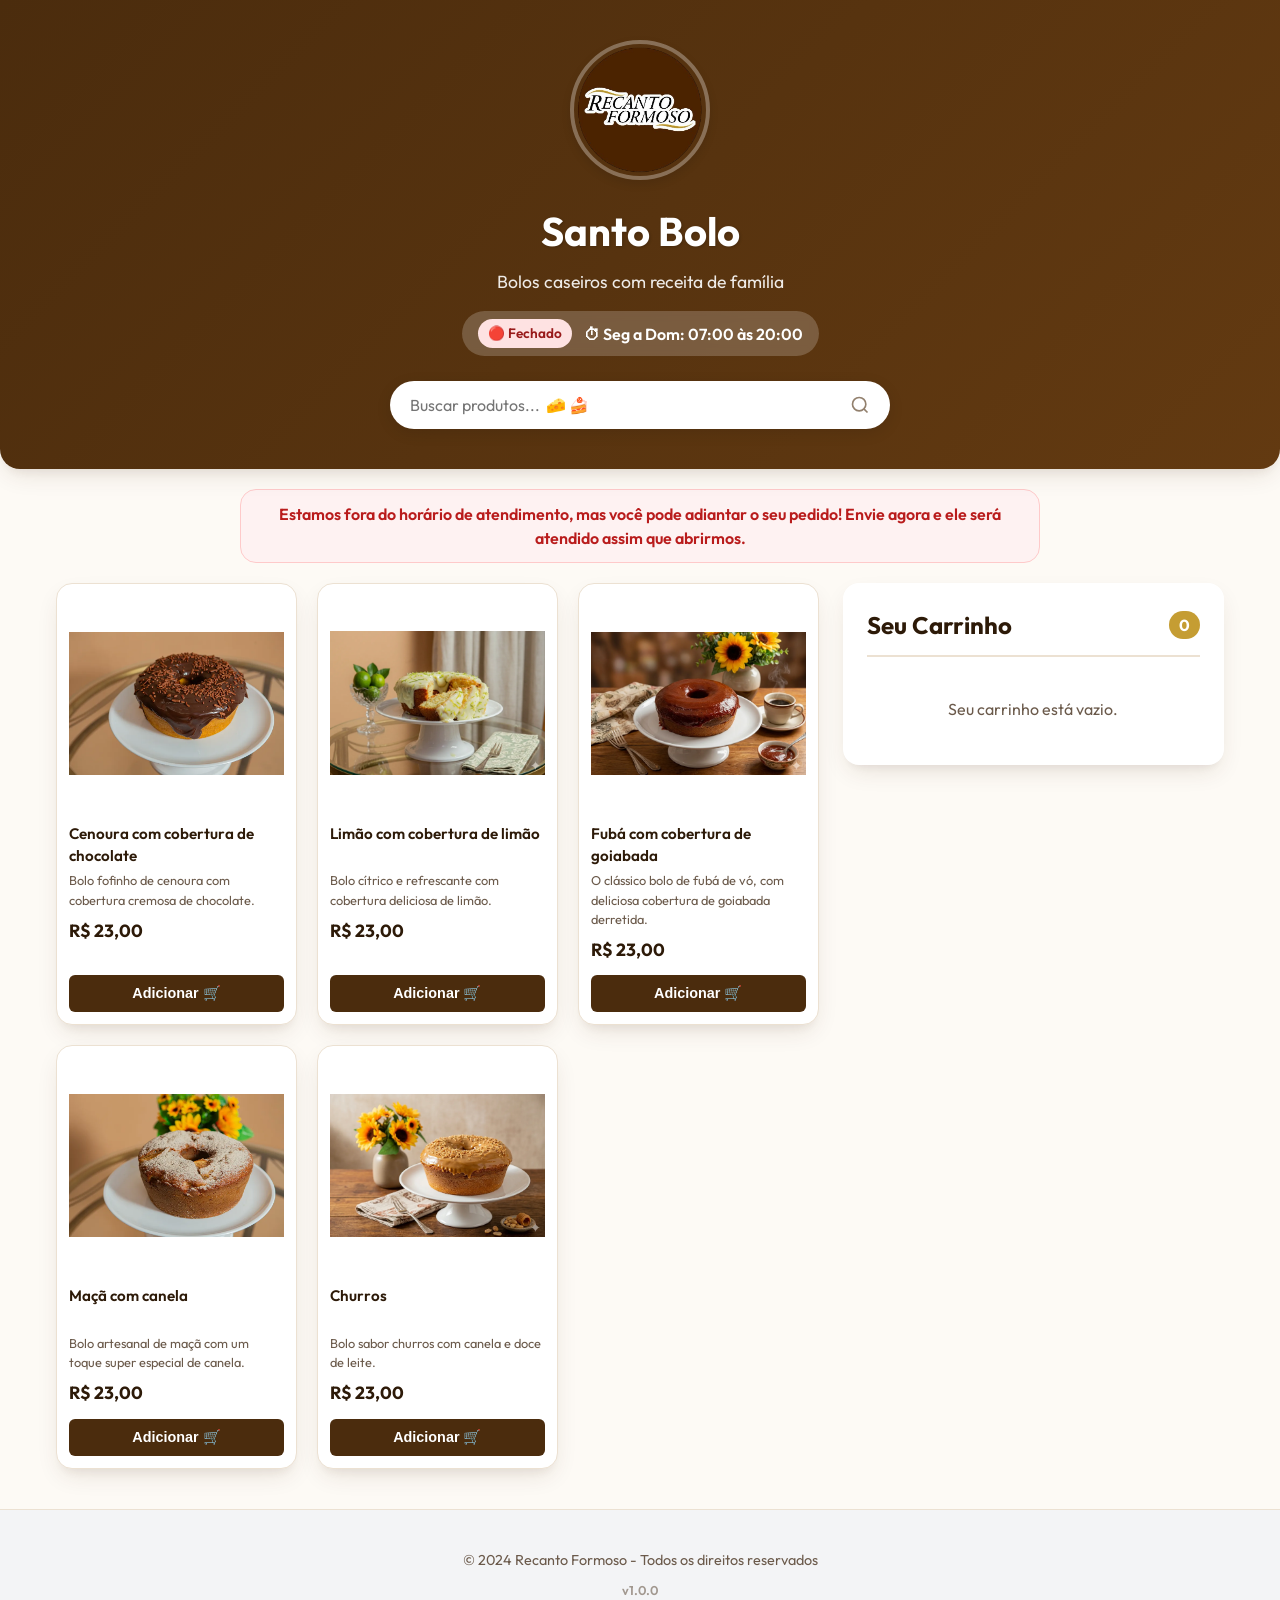
==== bolos/index.html @ 6ae42fca "docs: update closed banner message to encourage pre-orders" ====
<!DOCTYPE html>
<html lang="pt-BR">

<head>
    <meta charset="UTF-8">
    <meta name="viewport" content="width=device-width, initial-scale=1.0">
    <title>Recanto Formoso | Bolos Artesanais</title>
    <meta name="description" content="Faça seu pedido online dos melhores bolos artesanais no Recanto Formoso.">
    <link rel="icon" type="image/png" href="./favicon-96x96.png" sizes="96x96" />
    <link rel="shortcut icon" href="./favicon.ico" />
    <link rel="apple-touch-icon" sizes="180x180" href="./apple-touch-icon.png" />
    <meta name="apple-mobile-web-app-title" content="Recanto Formoso" />
    <link rel="manifest" href="./site.webmanifest" />
    <link rel="stylesheet" href="style.css">
    <link rel="preconnect" href="https://fonts.googleapis.com">
    <link rel="preconnect" href="https://fonts.gstatic.com" crossorigin>
    <link href="https://fonts.googleapis.com/css2?family=Outfit:wght@300;400;600;700&display=swap" rel="stylesheet">
</head>

<body>

    <!-- Header / Banner -->
    <header class="store-header">
        <div class="header-overlay"></div>
        <div class="header-content">
            <img src="imgs/logo-recanto-fundo-out.png" alt="Logo Santo Bolo" class="store-logo">
            <h1 class="store-name">Santo Bolo</h1>
            <p class="store-subtitle">Bolos caseiros com receita de família</p>
            <div class="store-info">
                <span id="store-status" class="status-badge">Verificando...</span>
                <span class="opening-hours">⏱ Seg a Dom: 07:00 às 20:00</span>
            </div>

            <!-- Search Bar -->
            <div class="search-container">
                <input type="text" id="product-search" placeholder="Buscar produtos...  🧀 🍰" onkeyup="filterMenu()">
                <svg class="search-icon" viewBox="0 0 24 24" width="20" height="20" stroke="currentColor"
                    stroke-width="2" fill="none">
                    <circle cx="11" cy="11" r="8"></circle>
                    <line x1="21" y1="21" x2="16.65" y2="16.65"></line>
                </svg>
            </div>
        </div>
    </header>

    <!-- Category Nav Bar -->
    <nav class="category-nav" id="category-nav">
        <!-- Categories will be injected here -->
    </nav>

    <!-- Out of hours banner -->
    <div id="closed-banner" class="closed-banner hidden">
        Estamos fora do horário de atendimento, mas você pode adiantar o seu pedido! Envie agora e ele será atendido assim que abrirmos.
    </div>

    <!-- Main Container -->
    <main class="container">
        <!-- Menu Section -->
        <section class="menu-section" id="menu-section">
            <!-- Categories will be injected here -->
        </section>

        <!-- Cart Section -->
        <section class="cart-section">
            <div class="cart-header">
                <h2>Seu Carrinho</h2>
                <span id="cart-count" class="cart-badge">0</span>
            </div>

            <div id="cart-items" class="cart-items">
                <p class="empty-cart-msg">Seu carrinho está vazio.</p>
            </div>

            <div class="cart-summary hidden" id="cart-summary">
                <div class="cart-total">
                    <span>Total:</span>
                    <span id="total-price">R$ 0,00</span>
                </div>

                <div class="checkout-form">
                    <h3>Finalizar Pedido</h3>

                    <div class="form-group">
                        <label for="customer-name">Seu Nome</label>
                        <input type="text" id="customer-name" placeholder="Ex: João Silva" required>
                    </div>

                    <div class="form-group">
                        <label>Tipo de Entrega</label>
                        <div class="delivery-options">
                            <label class="radio-label">
                                <input type="radio" name="delivery-type" value="entrega" checked
                                    onchange="toggleAddress()">
                                Entregar em Casa
                            </label>
                            <label class="radio-label">
                                <input type="radio" name="delivery-type" value="retirada" onchange="toggleAddress()">
                                Retirar na Loja
                            </label>
                        </div>
                    </div>

                    <div class="form-group" id="address-group">
                        <label for="customer-address">Endereço de Entrega</label>
                        <input type="text" id="customer-address" placeholder="Rua, Número, Bairro">
                    </div>

                    <div class="form-group">
                        <label for="order-notes">Observações (opcional)</label>
                        <textarea id="order-notes" rows="2"
                            placeholder="Ex: Troco para 50, sem açúcar no suco..."></textarea>
                    </div>

                    <button class="btn-primary" id="btn-checkout" onclick="sendToWhatsApp()">
                        <svg viewBox="0 0 24 24" width="24" height="24" stroke="currentColor" stroke-width="2"
                            fill="none" stroke-linecap="round" stroke-linejoin="round">
                            <path
                                d="M22 16.92v3a2 2 0 0 1-2.18 2 19.79 19.79 0 0 1-8.63-3.07 19.5 19.5 0 0 1-6-6 19.79 19.79 0 0 1-3.07-8.67A2 2 0 0 1 4.11 2h3a2 2 0 0 1 2 1.72 12.84 12.84 0 0 0 .7 2.81 2 2 0 0 1-.45 2.11L8.09 9.91a16 16 0 0 0 6 6l1.27-1.27a2 2 0 0 1 2.11-.45 12.84 12.84 0 0 0 2.81.7A2 2 0 0 1 22 16.92z">
                            </path>
                        </svg>
                        Enviar pedido pelo WhatsApp
                    </button>
                </div>
            </div>
        </section>
    </main>

    <!-- Floating Cart Button for Mobile -->
    <button class="floating-cart" id="floating-cart" onclick="scrollToCart()">
        <div class="floating-cart-content">
            <span class="floating-cart-icon">🛒</span>
            <div class="floating-cart-info">
                <span class="floating-cart-text">Ver Carrinho</span>
                <span class="floating-cart-details">
                    <span id="floating-cart-count">0</span> itens • <span id="floating-cart-total">R$ 0,00</span>
                </span>
            </div>
        </div>
    </button>

    <footer class="main-footer">
        <p>&copy; 2024 Recanto Formoso - Todos os direitos reservados</p>
        <p class="app-version">v<span id="app-version-val">0.0.0</span></p>
    </footer>

    <script src="data.js"></script>
    <script src="app.js"></script>
</body>

</html>
---- bolos/style.css ----
:root {
    --primary: #4b2c0d; /* Marrom da Logo */
    --primary-hover: #351f09;
    --accent: #c59d33; /* Dourado da Logo */
    --accent-hover: #ad8a2c;
    --bg-color: #fdfaf5; /* Fundo creme suave */
    --card-bg: #ffffff;
    --text-main: #2d1a08; /* Marrom profundo para texto */
    --text-muted: #6b5a4b;
    --success: #16a34a;
    --danger: #dc2626;
    --border: #ece1d2;
    --shadow: 0 10px 25px -5px rgba(75, 44, 13, 0.12), 0 8px 10px -6px rgba(75, 44, 13, 0.07);
    --border-radius: 16px;
}

* {
    margin: 0;
    padding: 0;
    box-sizing: border-box;
}

body {
    font-family: 'Outfit', sans-serif;
    background-color: var(--bg-color);
    color: var(--text-main);
    line-height: 1.5;
    padding-bottom: 80px; /* space for mobile floating cart */
}

/* Header */
.store-header {
    position: relative;
    background: linear-gradient(135deg, var(--primary) 0%, #633a11 100%);
    padding: 40px 20px;
    text-align: center;
    color: white;
    border-bottom-left-radius: 20px;
    border-bottom-right-radius: 20px;
    box-shadow: var(--shadow);
}

.header-content {
    position: relative;
    z-index: 2;
    max-width: 800px;
    margin: 0 auto;
}

.store-logo {
    width: 140px;
    height: 140px;
    object-fit: cover;
    border-radius: 50%;
    border: 4px solid rgba(255, 255, 255, 0.3);
    margin-bottom: 15px;
    background: transparent;
    box-shadow: 0 4px 10px rgba(0,0,0,0.1);
}

.store-name {
    font-size: 2.5rem;
    font-weight: 700;
    margin-bottom: 8px;
    text-shadow: 1px 1px 3px rgba(0,0,0,0.2);
}

.store-subtitle {
    font-size: 1.1rem;
    opacity: 0.9;
    margin-bottom: 16px;
}

.store-info {
    display: inline-flex;
    align-items: center;
    gap: 12px;
    background: rgba(255, 255, 255, 0.2);
    padding: 8px 16px;
    border-radius: 30px;
    backdrop-filter: blur(5px);
    font-weight: 600;
}

.status-badge {
    padding: 4px 10px;
    border-radius: 20px;
    font-size: 0.85rem;
    background: #e5e7eb;
    color: #374151;
}
.status-badge.open {
    background: #dcfce7;
    color: #166534;
}
.status-badge.closed {
    background: #fee2e2;
    color: #991b1b;
}

/* Closed Banner */
.closed-banner {
    background-color: #fef2f2;
    color: #b91c1c;
    text-align: center;
    padding: 12px;
    margin: 20px auto;
    max-width: 800px;
    border-radius: var(--border-radius);
    border: 1px solid #fecaca;
    font-weight: 600;
}
.hidden {
    display: none !important;
}

/* Container Layout */
.container {
    max-width: 1200px;
    margin: 20px auto;
    padding: 0 16px;
    display: grid;
    grid-template-columns: 1fr;
    gap: 24px;
}

@media (min-width: 768px) {
    .container {
        grid-template-columns: 2fr 1fr;
        align-items: start;
    }
}

/* Menu Section */
.category-block {
    margin-bottom: 32px;
}

.category-title {
    font-size: 1.5rem;
    font-weight: 700;
    margin-bottom: 16px;
    color: var(--text-main);
    border-bottom: 2px solid var(--border);
    padding-bottom: 8px;
}

.product-grid {
    display: grid;
    grid-template-columns: repeat(2, 1fr);
    gap: 12px;
}

@media (min-width: 768px) {
    .product-grid {
        grid-template-columns: repeat(auto-fill, minmax(220px, 1fr));
        gap: 20px;
    }
}

.product-card {
    background: var(--card-bg);
    border-radius: var(--border-radius);
    padding: 12px;
    box-shadow: var(--shadow);
    display: flex;
    flex-direction: column;
    border: 1px solid var(--border);
    transition: transform 0.2s;
    height: 100%;
}

.product-image {
    width: 100%;
    aspect-ratio: 1/1;
    border-radius: 8px;
    object-fit: contain;
    background: transparent;
    margin-bottom: 12px;
}

.product-info {
    flex: 1;
    display: flex;
    flex-direction: column;
}

.product-name {
    font-size: 0.95rem;
    font-weight: 600;
    margin-bottom: 4px;
    display: -webkit-box;
    -webkit-line-clamp: 2;
    -webkit-box-orient: vertical;
    overflow: hidden;
    height: 2.8rem;
}

.product-unit {
    font-size: 0.8rem;
    color: var(--text-muted);
    margin-bottom: 8px;
}

.product-price {
    font-weight: 700;
    color: var(--text-main);
    font-size: 1.1rem;
    margin-bottom: 12px;
}

.btn-add {
    background: var(--primary);
    color: white;
    border: none;
    padding: 10px;
    border-radius: 6px;
    font-weight: 700;
    font-size: 0.9rem;
    cursor: pointer;
    width: 100%;
    display: flex;
    align-items: center;
    justify-content: center;
    gap: 8px;
}

.btn-add:hover {
    background: var(--primary-hover);
}

.qty-selector {
    display: flex;
    align-items: center;
    justify-content: space-between;
    background: var(--primary);
    color: white;
    border-radius: 6px;
    overflow: hidden;
    height: 40px;
}

.btn-qty-card {
    background: transparent;
    border: none;
    color: white;
    width: 36px;
    height: 100%;
    cursor: pointer;
    font-size: 1.2rem;
    display: flex;
    align-items: center;
    justify-content: center;
}

.btn-qty-card:hover {
    background: rgba(255,255,255,0.1);
}

.card-qty-value {
    font-weight: 700;
    font-size: 1rem;
}

/* Cart Section */
.cart-section {
    background: var(--card-bg);
    border-radius: var(--border-radius);
    padding: 24px;
    box-shadow: var(--shadow);
    position: sticky;
    top: 20px;
}

.cart-header {
    display: flex;
    justify-content: space-between;
    align-items: center;
    margin-bottom: 20px;
    border-bottom: 2px solid var(--border);
    padding-bottom: 12px;
}

.cart-badge {
    background: var(--accent);
    color: white;
    padding: 2px 10px;
    border-radius: 20px;
    font-weight: bold;
}

.empty-cart-msg {
    color: var(--text-muted);
    text-align: center;
    padding: 20px 0;
}

.cart-item {
    display: flex;
    justify-content: space-between;
    align-items: center;
    padding: 12px 0;
    border-bottom: 1px solid #f3f4f6;
}

.cart-item-info {
    flex: 1;
}

.cart-item-name {
    font-weight: 600;
    font-size: 0.95rem;
}

.cart-item-price {
    color: var(--text-muted);
    font-size: 0.9rem;
}

.cart-controls {
    display: flex;
    align-items: center;
    gap: 8px;
}

.btn-qty {
    background: #f3f4f6;
    border: none;
    width: 28px;
    height: 28px;
    border-radius: 6px;
    font-weight: bold;
    cursor: pointer;
    color: var(--text-main);
}
.btn-qty:hover {
    background: #e5e7eb;
}

.cart-qty {
    font-weight: 600;
    min-width: 20px;
    text-align: center;
}

/* Checkout Form */
.cart-total {
    display: flex;
    justify-content: space-between;
    font-size: 1.3rem;
    font-weight: 700;
    margin: 20px 0;
    padding-top: 10px;
    border-top: 2px dashed #e5e7eb;
}

.checkout-form h3 {
    margin-bottom: 16px;
}

.form-group {
    margin-bottom: 16px;
}

.form-group label {
    display: block;
    margin-bottom: 6px;
    font-weight: 600;
    font-size: 0.95rem;
}

input[type="text"], textarea {
    width: 100%;
    padding: 12px;
    border: 1px solid #d1d5db;
    border-radius: 8px;
    font-family: inherit;
    font-size: 1rem;
    outline: none;
    transition: border-color 0.2s;
}

input[type="text"]:focus, textarea:focus {
    border-color: var(--accent);
}

.delivery-options {
    display: flex;
    gap: 16px;
}

.radio-label {
    display: flex;
    align-items: center;
    gap: 6px;
    cursor: pointer;
    font-size: 0.95rem;
}

.btn-primary {
    background: var(--success);
    color: white;
    border: none;
    width: 100%;
    padding: 14px;
    border-radius: 8px;
    font-size: 1.1rem;
    font-weight: 700;
    cursor: pointer;
    display: flex;
    justify-content: center;
    align-items: center;
    gap: 10px;
    transition: background 0.2s;
    font-family: inherit;
    margin-top: 20px;
}

.btn-primary:hover {
    background: #15803d;
}

.btn-primary:disabled {
    background: #9ca3af;
    cursor: not-allowed;
}

/* Mobile Floating Cart Button */
.floating-cart {
    position: fixed;
    bottom: 25px;
    left: 20px;
    right: 20px;
    background: linear-gradient(135deg, var(--primary) 0%, #633a11 100%);
    color: var(--accent);
    border: none;
    padding: 12px 20px;
    border-radius: 16px;
    font-family: inherit;
    box-shadow: 0 10px 25px rgba(75, 44, 13, 0.3);
    z-index: 100;
    display: none;
    cursor: pointer;
    transition: all 0.3s cubic-bezier(0.175, 0.885, 0.32, 1.275);
    border: 1px solid rgba(197, 157, 51, 0.3);
}

.floating-cart:active {
    transform: scale(0.95);
}

.floating-cart-content {
    display: flex;
    align-items: center;
    gap: 15px;
    text-align: left;
}

.floating-cart-icon {
    font-size: 1.5rem;
    background: rgba(197, 157, 51, 0.15);
    width: 45px;
    height: 45px;
    display: flex;
    align-items: center;
    justify-content: center;
    border-radius: 12px;
    color: var(--accent);
}

.floating-cart-info {
    display: flex;
    flex-direction: column;
}

.floating-cart-text {
    font-size: 0.85rem;
    font-weight: 600;
    text-transform: uppercase;
    letter-spacing: 0.5px;
    color: white;
    opacity: 0.9;
}

.floating-cart-details {
    font-size: 1.1rem;
    font-weight: 800;
    color: var(--accent);
}

@media (max-width: 767px) {
    .floating-cart {
        display: block;
    }
}

/* Footer */
.main-footer {
    text-align: center;
    padding: 40px 20px;
    background: #f3f4f6;
    color: var(--text-muted);
    font-size: 0.9rem;
    border-top: 1px solid var(--border);
    margin-top: 40px;
}

.app-version {
    margin-top: 10px;
    opacity: 0.6;
    font-size: 0.8rem;
    font-weight: 600;
}

/* Search Bar */
.search-container {
    margin-top: 25px;
    position: relative;
    max-width: 500px;
    margin-left: auto;
    margin-right: auto;
}

#product-search {
    width: 100%;
    padding: 14px 20px;
    padding-right: 50px;
    border-radius: 30px;
    border: none;
    font-size: 1rem;
    box-shadow: 0 4px 15px rgba(0,0,0,0.1);
    outline: none;
    transition: all 0.3s;
}

#product-search:focus {
    box-shadow: 0 6px 20px rgba(0,0,0,0.15);
    transform: translateY(-2px);
}

.search-icon {
    position: absolute;
    right: 20px;
    top: 50%;
    transform: translateY(-50%);
    color: var(--primary);
    opacity: 0.6;
}

/* Category Nav */
.category-nav {
    display: flex;
    overflow-x: auto;
    padding: 15px 20px;
    background: #f8f9fa;
    border-bottom: 1px solid var(--border);
    gap: 25px;
    scrollbar-width: none;
    -ms-overflow-style: none;
    justify-content: center;
    position: sticky;
    top: 0;
    z-index: 40;
    box-shadow: 0 2px 10px rgba(0,0,0,0.05);
}

.category-nav::-webkit-scrollbar {
    display: none;
}

.nav-item {
    white-space: nowrap;
    text-decoration: none;
    color: var(--text-main);
    font-weight: 500;
    font-size: 0.95rem;
    transition: all 0.2s;
    cursor: pointer;
    border-bottom: 2px solid transparent;
    padding-bottom: 4px;
}

.nav-item:hover {
    color: var(--accent);
}

.nav-item.active {
    color: var(--primary);
    font-weight: 700;
    border-bottom-color: var(--primary);
}

.nav-item.bold {
    font-weight: 800;
    text-transform: uppercase;
    color: var(--text-main);
}

@media (max-width: 767px) {
    .category-nav {
        justify-content: flex-start;
        padding: 12px 16px;
        gap: 20px;
    }
}

/* No Results */
.no-results {
    text-align: center;
    padding: 60px 20px;
    background: white;
    border-radius: var(--border-radius);
    border: 1px dashed var(--border);
}

.no-results p {
    font-size: 1.1rem;
    color: var(--text-muted);
    margin-bottom: 20px;
}

.btn-secondary {
    background: #f3f4f6;
    color: var(--text-main);
    border: 1px solid var(--border);
    padding: 10px 20px;
    border-radius: 8px;
    font-weight: 600;
    cursor: pointer;
    transition: all 0.2s;
}

.btn-secondary:hover {
    background: #e5e7eb;
}

/* Animations */
@keyframes pulse-animation {
    0% { transform: scale(1); }
    50% { transform: scale(1.05); }
    100% { transform: scale(1); }
}

.pulse {
    animation: pulse-animation 0.3s ease-in-out;
}
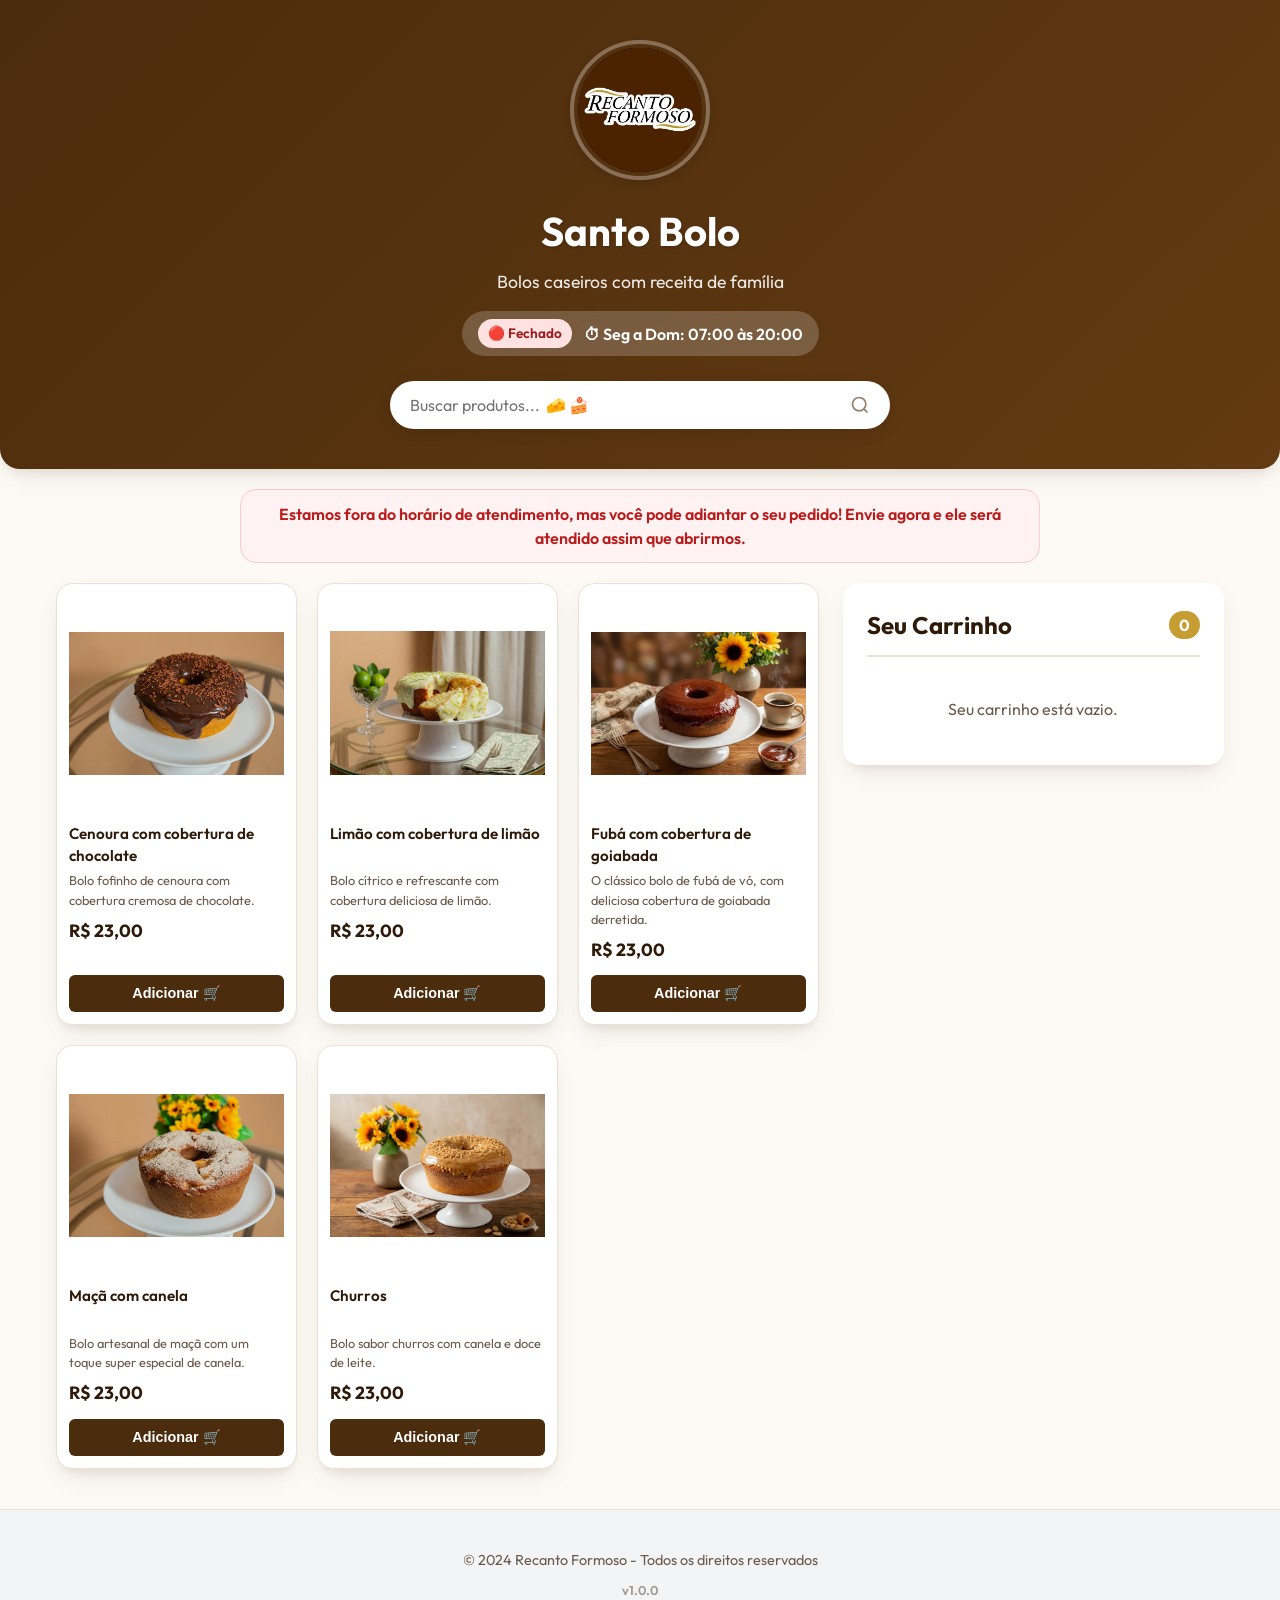
==== commit 9ff05f5d: "feat: implement delivery fee logic based on delivery type" ====
--- a/bolos/index.html
+++ b/bolos/index.html
@@ -72,6 +72,14 @@
             </div>
 
             <div class="cart-summary hidden" id="cart-summary">
+                <div class="cart-row">
+                    <span>Subtotal:</span>
+                    <span id="subtotal-price">R$ 0,00</span>
+                </div>
+                <div class="cart-row" id="delivery-fee-row">
+                    <span>Taxa de Entrega:</span>
+                    <span id="delivery-fee-value">R$ 0,00</span>
+                </div>
                 <div class="cart-total">
                     <span>Total:</span>
                     <span id="total-price">R$ 0,00</span>
--- a/bolos/style.css
+++ b/bolos/style.css
@@ -1,11 +1,15 @@
 :root {
-    --primary: #4b2c0d; /* Marrom da Logo */
+    --primary: #4b2c0d;
+    /* Marrom da Logo */
     --primary-hover: #351f09;
-    --accent: #c59d33; /* Dourado da Logo */
+    --accent: #c59d33;
+    /* Dourado da Logo */
     --accent-hover: #ad8a2c;
-    --bg-color: #fdfaf5; /* Fundo creme suave */
+    --bg-color: #fdfaf5;
+    /* Fundo creme suave */
     --card-bg: #ffffff;
-    --text-main: #2d1a08; /* Marrom profundo para texto */
+    --text-main: #2d1a08;
+    /* Marrom profundo para texto */
     --text-muted: #6b5a4b;
     --success: #16a34a;
     --danger: #dc2626;
@@ -25,7 +29,8 @@
     background-color: var(--bg-color);
     color: var(--text-main);
     line-height: 1.5;
-    padding-bottom: 80px; /* space for mobile floating cart */
+    padding-bottom: 80px;
+    /* space for mobile floating cart */
 }
 
 /* Header */
@@ -55,14 +60,14 @@
     border: 4px solid rgba(255, 255, 255, 0.3);
     margin-bottom: 15px;
     background: transparent;
-    box-shadow: 0 4px 10px rgba(0,0,0,0.1);
+    box-shadow: 0 4px 10px rgba(0, 0, 0, 0.1);
 }
 
 .store-name {
     font-size: 2.5rem;
     font-weight: 700;
     margin-bottom: 8px;
-    text-shadow: 1px 1px 3px rgba(0,0,0,0.2);
+    text-shadow: 1px 1px 3px rgba(0, 0, 0, 0.2);
 }
 
 .store-subtitle {
@@ -89,10 +94,12 @@
     background: #e5e7eb;
     color: #374151;
 }
+
 .status-badge.open {
     background: #dcfce7;
     color: #166534;
 }
+
 .status-badge.closed {
     background: #fee2e2;
     color: #991b1b;
@@ -110,6 +117,7 @@
     border: 1px solid #fecaca;
     font-weight: 600;
 }
+
 .hidden {
     display: none !important;
 }
@@ -254,7 +262,7 @@
 }
 
 .btn-qty-card:hover {
-    background: rgba(255,255,255,0.1);
+    background: rgba(255, 255, 255, 0.1);
 }
 
 .card-qty-value {
@@ -333,6 +341,7 @@
     cursor: pointer;
     color: var(--text-main);
 }
+
 .btn-qty:hover {
     background: #e5e7eb;
 }
@@ -344,13 +353,21 @@
 }
 
 /* Checkout Form */
+.cart-row {
+    display: flex;
+    justify-content: space-between;
+    margin-bottom: 8px;
+    font-size: 0.95rem;
+    color: var(--text-muted);
+}
+
 .cart-total {
     display: flex;
     justify-content: space-between;
     font-size: 1.3rem;
     font-weight: 700;
-    margin: 20px 0;
-    padding-top: 10px;
+    margin: 15px 0 20px 0;
+    padding-top: 15px;
     border-top: 2px dashed #e5e7eb;
 }
 
@@ -369,7 +386,8 @@
     font-size: 0.95rem;
 }
 
-input[type="text"], textarea {
+input[type="text"],
+textarea {
     width: 100%;
     padding: 12px;
     border: 1px solid #d1d5db;
@@ -380,7 +398,8 @@
     transition: border-color 0.2s;
 }
 
-input[type="text"]:focus, textarea:focus {
+input[type="text"]:focus,
+textarea:focus {
     border-color: var(--accent);
 }
 
@@ -528,13 +547,13 @@
     border-radius: 30px;
     border: none;
     font-size: 1rem;
-    box-shadow: 0 4px 15px rgba(0,0,0,0.1);
+    box-shadow: 0 4px 15px rgba(0, 0, 0, 0.1);
     outline: none;
     transition: all 0.3s;
 }
 
 #product-search:focus {
-    box-shadow: 0 6px 20px rgba(0,0,0,0.15);
+    box-shadow: 0 6px 20px rgba(0, 0, 0, 0.15);
     transform: translateY(-2px);
 }
 
@@ -561,7 +580,7 @@
     position: sticky;
     top: 0;
     z-index: 40;
-    box-shadow: 0 2px 10px rgba(0,0,0,0.05);
+    box-shadow: 0 2px 10px rgba(0, 0, 0, 0.05);
 }
 
 .category-nav::-webkit-scrollbar {
@@ -636,11 +655,19 @@
 
 /* Animations */
 @keyframes pulse-animation {
-    0% { transform: scale(1); }
-    50% { transform: scale(1.05); }
-    100% { transform: scale(1); }
+    0% {
+        transform: scale(1);
+    }
+
+    50% {
+        transform: scale(1.05);
+    }
+
+    100% {
+        transform: scale(1);
+    }
 }
 
 .pulse {
     animation: pulse-animation 0.3s ease-in-out;
-}
+}
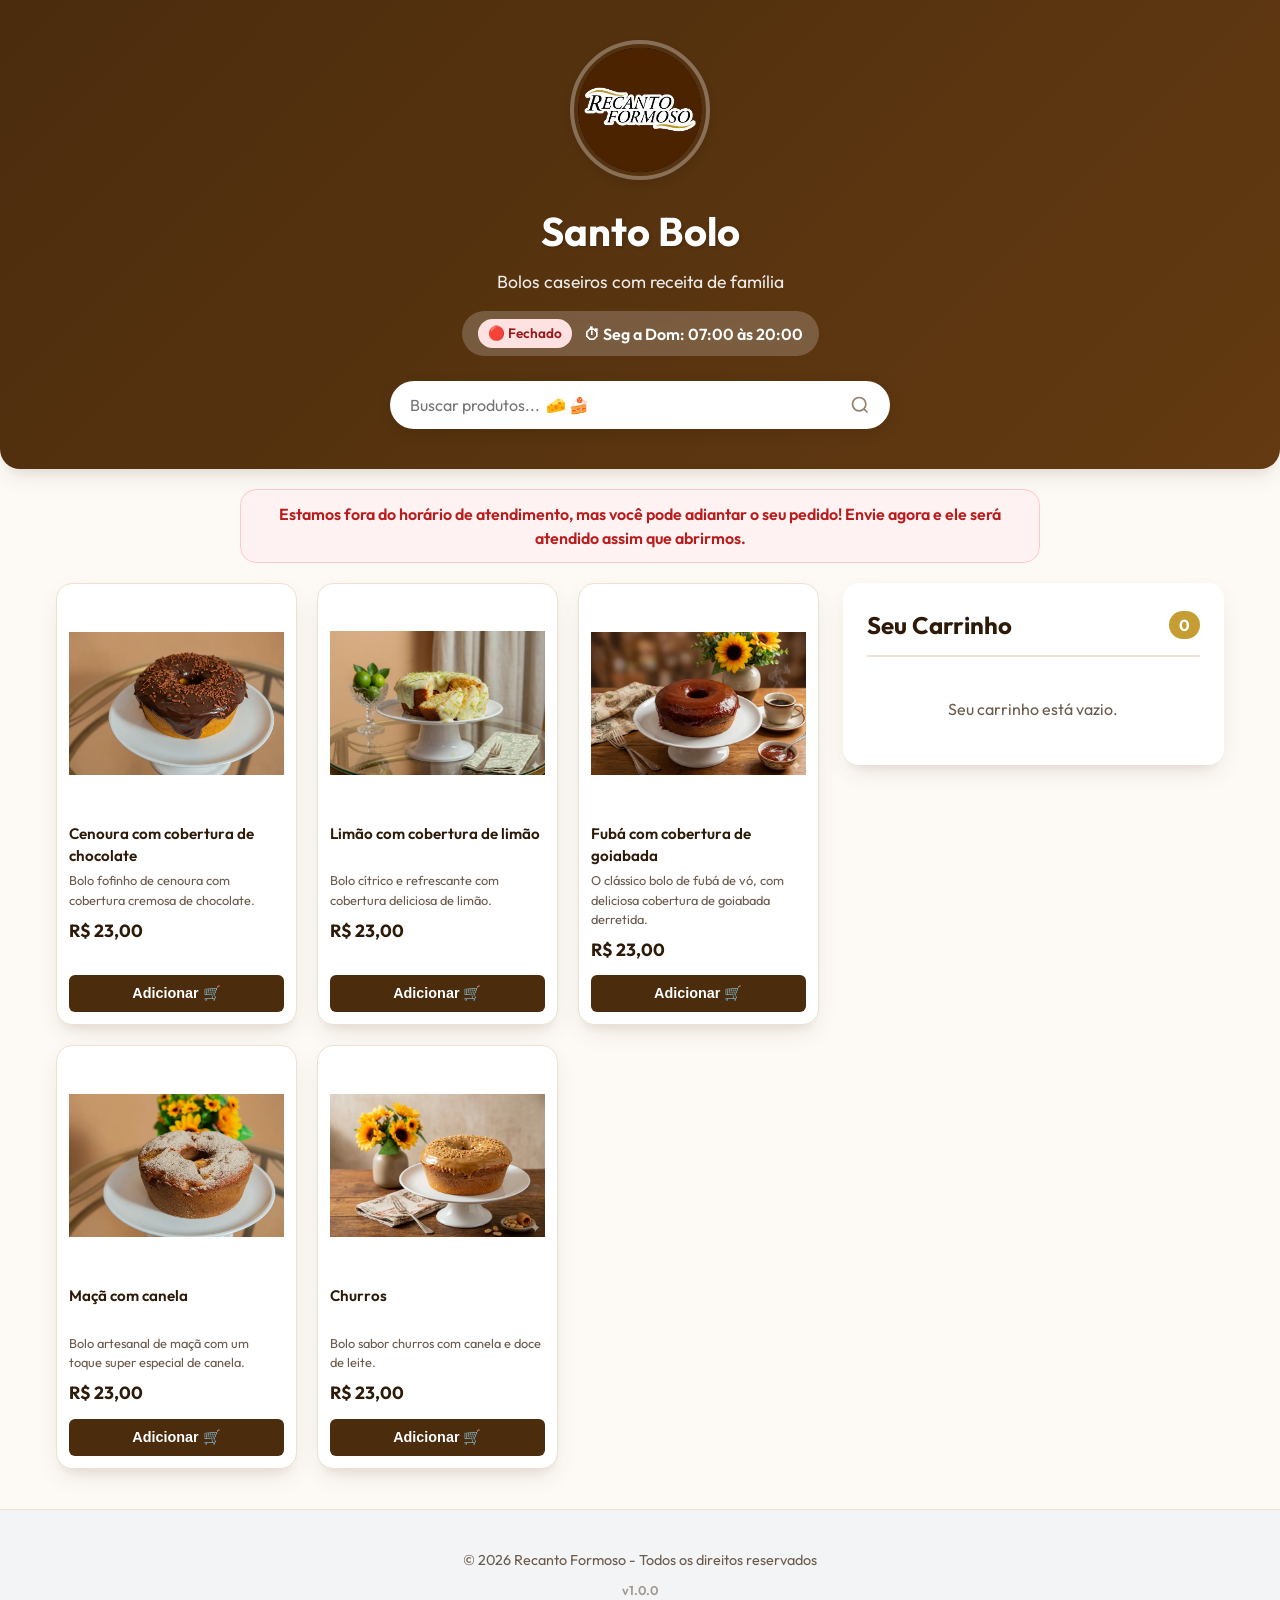
==== commit 924b6d18: "docs: update footer copyright year to 2026" ====
--- a/bolos/index.html
+++ b/bolos/index.html
@@ -97,12 +97,12 @@
                         <label>Tipo de Entrega</label>
                         <div class="delivery-options">
                             <label class="radio-label">
-                                <input type="radio" name="delivery-type" value="entrega" checked
+                                <input type="radio" name="delivery-type" value="entrega"
                                     onchange="toggleAddress()">
                                 Entregar em Casa
                             </label>
                             <label class="radio-label">
-                                <input type="radio" name="delivery-type" value="retirada" onchange="toggleAddress()">
+                                <input type="radio" name="delivery-type" value="retirada" checked onchange="toggleAddress()">
                                 Retirar na Loja
                             </label>
                         </div>
@@ -147,7 +147,7 @@
     </button>
 
     <footer class="main-footer">
-        <p>&copy; 2024 Recanto Formoso - Todos os direitos reservados</p>
+        <p>&copy; 2026 Recanto Formoso - Todos os direitos reservados</p>
         <p class="app-version">v<span id="app-version-val">0.0.0</span></p>
     </footer>
 
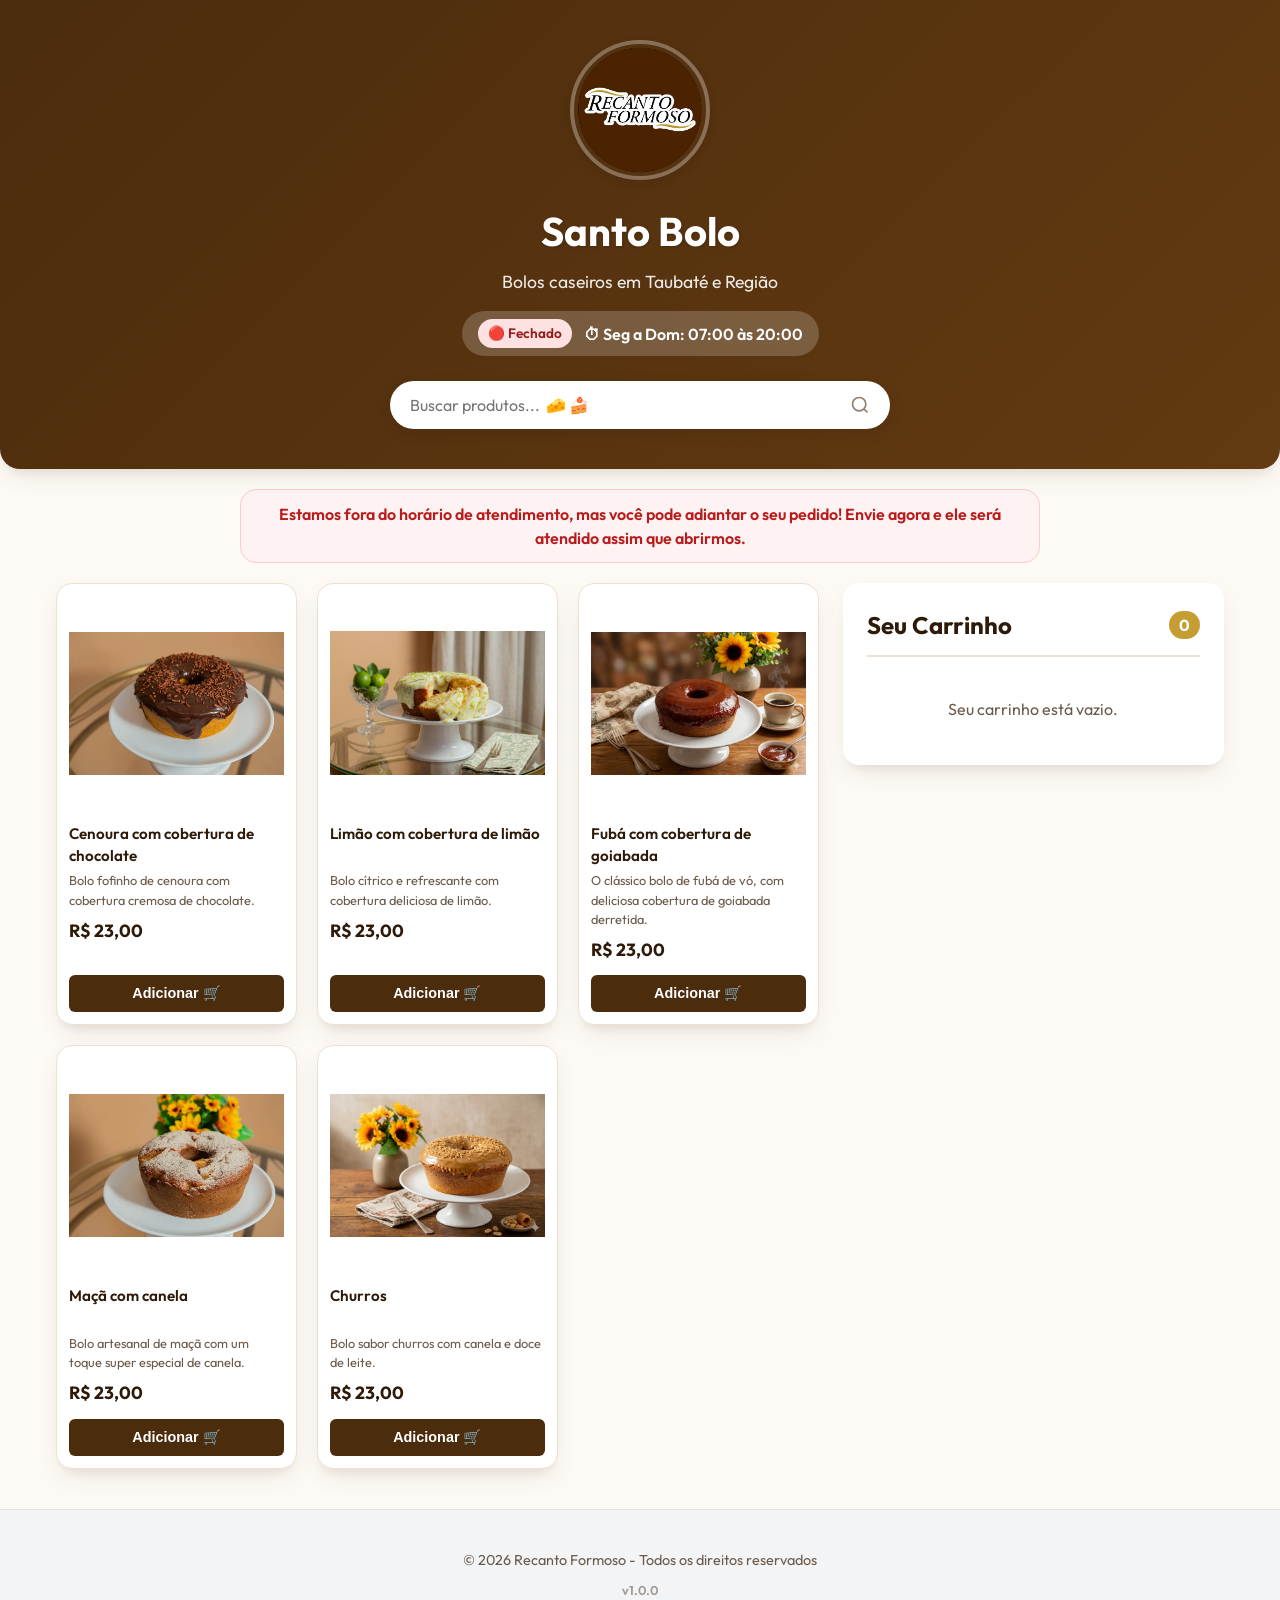
==== commit cea68b3d: "seo: optimize for local search in Taubaté and region with meta tags, structured data, and sitemap" ====
--- a/bolos/index.html
+++ b/bolos/index.html
@@ -4,17 +4,61 @@
 <head>
     <meta charset="UTF-8">
     <meta name="viewport" content="width=device-width, initial-scale=1.0">
-    <title>Recanto Formoso | Bolos Artesanais</title>
-    <meta name="description" content="Faça seu pedido online dos melhores bolos artesanais no Recanto Formoso.">
+    <title>Santo Bolo Taubaté | Bolos Artesanais e Caseiros com Entrega</title>
+    <meta name="description" content="Encomende os melhores bolos artesanais e caseiros de Taubaté no Santo Bolo (Recanto Formoso). Bolos frescos, receitas de família e entrega rápida em Taubaté e região. Peça pelo WhatsApp!">
+    <meta name="keywords" content="bolos taubaté, bolo caseiro taubaté, entrega de bolos taubaté, santo bolo, recanto formoso taubaté, bolos artesanais">
     <link rel="icon" type="image/png" href="./favicon-96x96.png" sizes="96x96" />
     <link rel="shortcut icon" href="./favicon.ico" />
     <link rel="apple-touch-icon" sizes="180x180" href="./apple-touch-icon.png" />
-    <meta name="apple-mobile-web-app-title" content="Recanto Formoso" />
+    <meta name="apple-mobile-web-app-title" content="Santo Bolo" />
     <link rel="manifest" href="./site.webmanifest" />
     <link rel="stylesheet" href="style.css">
     <link rel="preconnect" href="https://fonts.googleapis.com">
     <link rel="preconnect" href="https://fonts.gstatic.com" crossorigin>
     <link href="https://fonts.googleapis.com/css2?family=Outfit:wght@300;400;600;700&display=swap" rel="stylesheet">
+    
+    <!-- JSON-LD Structured Data for Local SEO -->
+    <script type="application/ld+json">
+    {
+      "@context": "https://schema.org",
+      "@type": "Bakery",
+      "name": "Santo Bolo",
+      "image": "https://renatodelta.github.io/recanto-formoso/bolos/imgs/logo-recanto-fundo-out.png",
+      "@id": "https://renatodelta.github.io/recanto-formoso/bolos/",
+      "url": "https://renatodelta.github.io/recanto-formoso/bolos/",
+      "telephone": "+5512991885428",
+      "priceRange": "$",
+      "address": {
+        "@type": "PostalAddress",
+        "streetAddress": "Recanto Formoso",
+        "addressLocality": "Taubaté",
+        "addressRegion": "SP",
+        "addressCountry": "BR"
+      },
+      "openingHoursSpecification": {
+        "@type": "OpeningHoursSpecification",
+        "dayOfWeek": [
+          "Monday", "Tuesday", "Wednesday", "Thursday", "Friday", "Saturday", "Sunday"
+        ],
+        "opens": "07:00",
+        "closes": "20:00"
+      },
+      "areaServed": [
+        {
+          "@type": "City",
+          "name": "Taubaté"
+        },
+        {
+          "@type": "City",
+          "name": "Tremembé"
+        },
+        {
+          "@type": "City",
+          "name": "Pindamonhangaba"
+        }
+      ]
+    }
+    </script>
 </head>
 
 <body>
@@ -25,7 +69,7 @@
         <div class="header-content">
             <img src="imgs/logo-recanto-fundo-out.png" alt="Logo Santo Bolo" class="store-logo">
             <h1 class="store-name">Santo Bolo</h1>
-            <p class="store-subtitle">Bolos caseiros com receita de família</p>
+            <p class="store-subtitle">Bolos caseiros em Taubaté e Região</p>
             <div class="store-info">
                 <span id="store-status" class="status-badge">Verificando...</span>
                 <span class="opening-hours">⏱ Seg a Dom: 07:00 às 20:00</span>
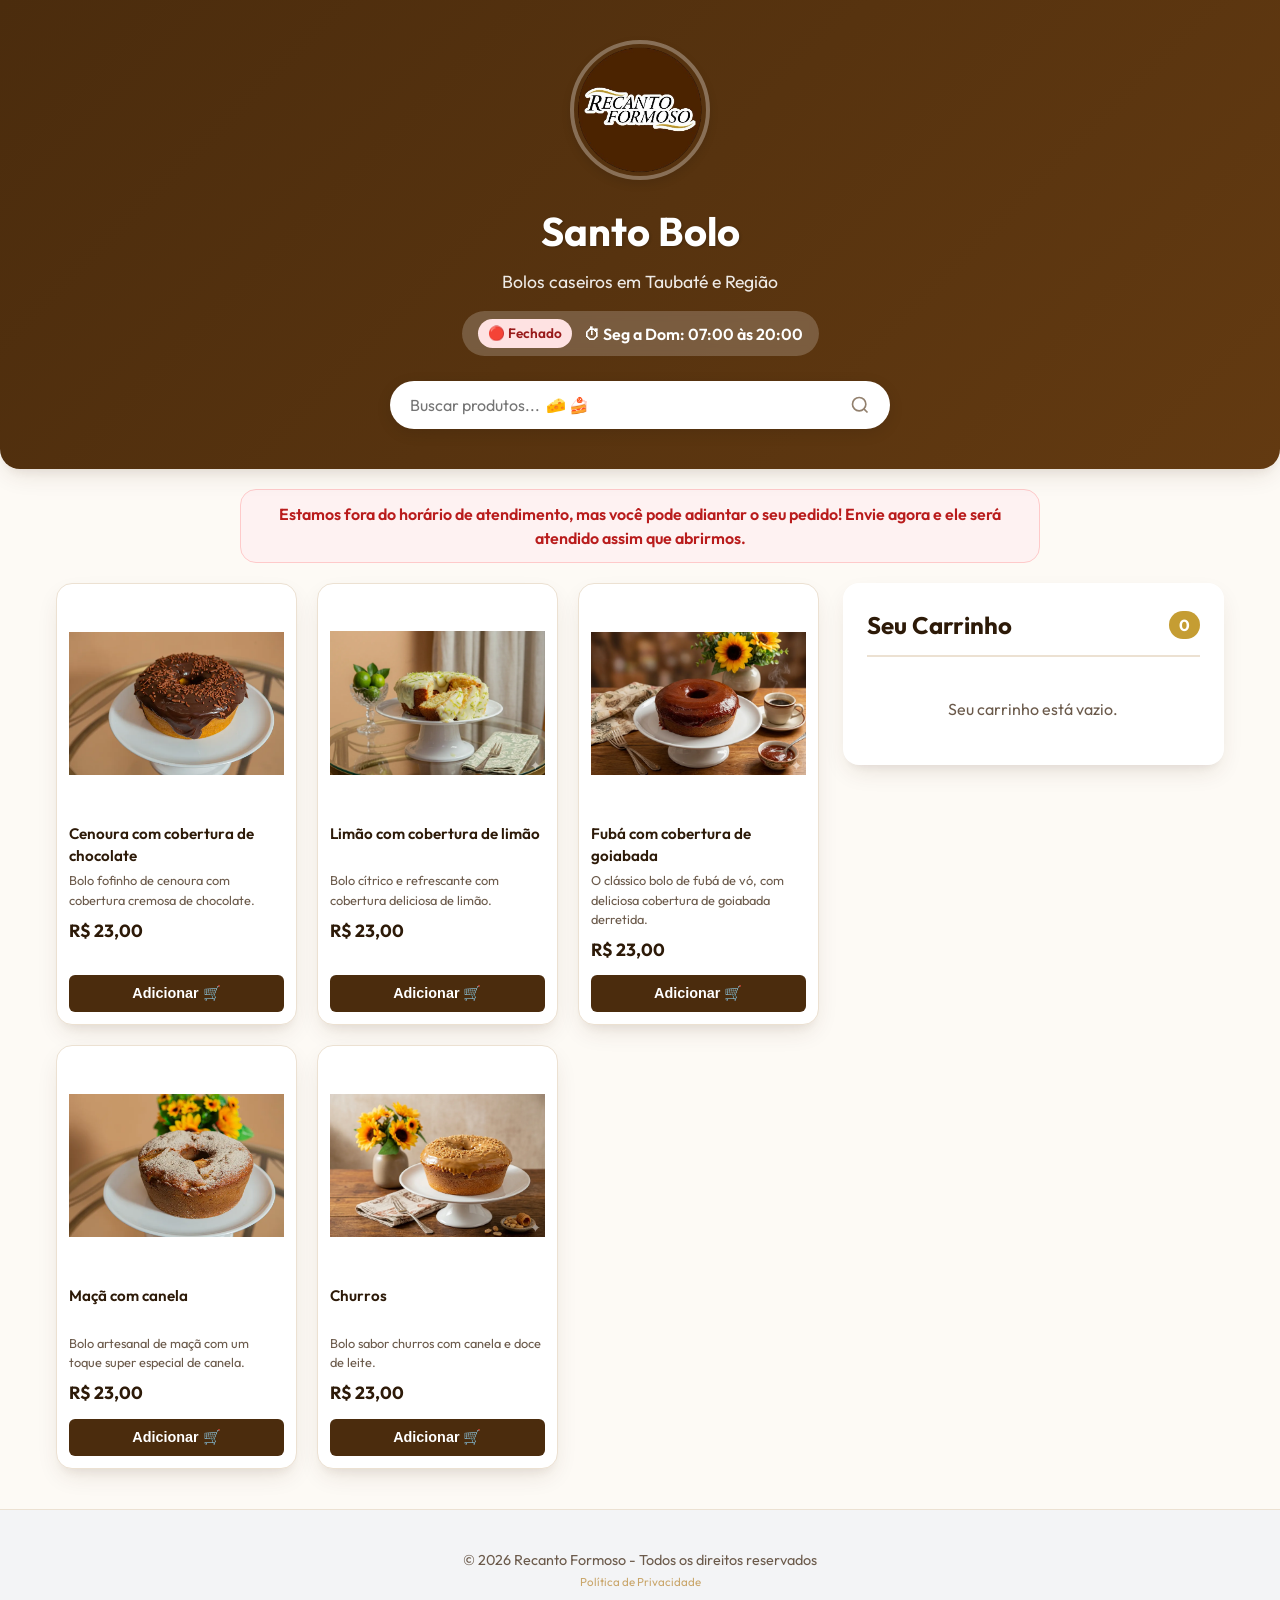
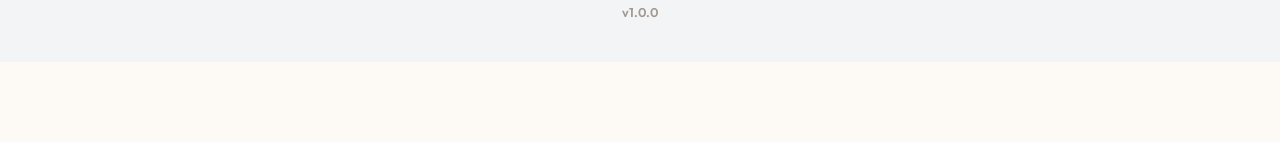
==== commit 7e81c7bf: "docs: add privacy policy and asset links to improve domain trust and remove Play Protect warnings" ====
--- a/bolos/index.html
+++ b/bolos/index.html
@@ -11,7 +11,26 @@
     <link rel="shortcut icon" href="./favicon.ico" />
     <link rel="apple-touch-icon" sizes="180x180" href="./apple-touch-icon.png" />
     <meta name="apple-mobile-web-app-title" content="Santo Bolo" />
-    <link rel="manifest" href="./site.webmanifest" />
+    <meta name="mobile-web-app-capable" content="yes">
+    <meta name="apple-mobile-web-app-capable" content="yes">
+    <meta name="apple-mobile-web-app-status-bar-style" content="black-translucent">
+    <meta name="theme-color" content="#4a3728">
+    
+    <!-- Open Graph / Facebook -->
+    <meta property="og:type" content="website">
+    <meta property="og:url" content="https://recantoformoso.com/bolos/">
+    <meta property="og:title" content="Santo Bolo Taubaté | Bolos Artesanais">
+    <meta property="og:description" content="Encomende os melhores bolos artesanais e caseiros de Taubaté. Peça pelo nosso aplicativo!">
+    <meta property="og:image" content="https://recantoformoso.com/bolos/imgs/logo-recanto-fundo-out.png">
+
+    <!-- Twitter -->
+    <meta property="twitter:card" content="summary_large_image">
+    <meta property="twitter:url" content="https://recantoformoso.com/bolos/">
+    <meta property="twitter:title" content="Santo Bolo Taubaté | Bolos Artesanais">
+    <meta property="twitter:description" content="Encomende os melhores bolos artesanais e caseiros de Taubaté. Peça pelo nosso aplicativo!">
+    <meta property="twitter:image" content="https://recantoformoso.com/bolos/imgs/logo-recanto-fundo-out.png">
+
+    <link rel="manifest" href="manifest.json" />
     <link rel="stylesheet" href="style.css">
     <link rel="preconnect" href="https://fonts.googleapis.com">
     <link rel="preconnect" href="https://fonts.gstatic.com" crossorigin>
@@ -23,9 +42,9 @@
       "@context": "https://schema.org",
       "@type": "Bakery",
       "name": "Santo Bolo",
-      "image": "https://renatodelta.github.io/recanto-formoso/bolos/imgs/logo-recanto-fundo-out.png",
-      "@id": "https://renatodelta.github.io/recanto-formoso/bolos/",
-      "url": "https://renatodelta.github.io/recanto-formoso/bolos/",
+      "image": "imgs/logo-recanto-fundo-out.png",
+      "@id": "https://recantoformoso.com/bolos/",
+      "url": "https://recantoformoso.com/bolos/",
       "telephone": "+5512991885428",
       "priceRange": "$",
       "address": {
@@ -192,6 +211,7 @@
 
     <footer class="main-footer">
         <p>&copy; 2026 Recanto Formoso - Todos os direitos reservados</p>
+        <p><a href="privacidade.html" style="color: #c9a66b; text-decoration: none; font-size: 0.8em;">Política de Privacidade</a></p>
         <p class="app-version">v<span id="app-version-val">0.0.0</span></p>
     </footer>
 
